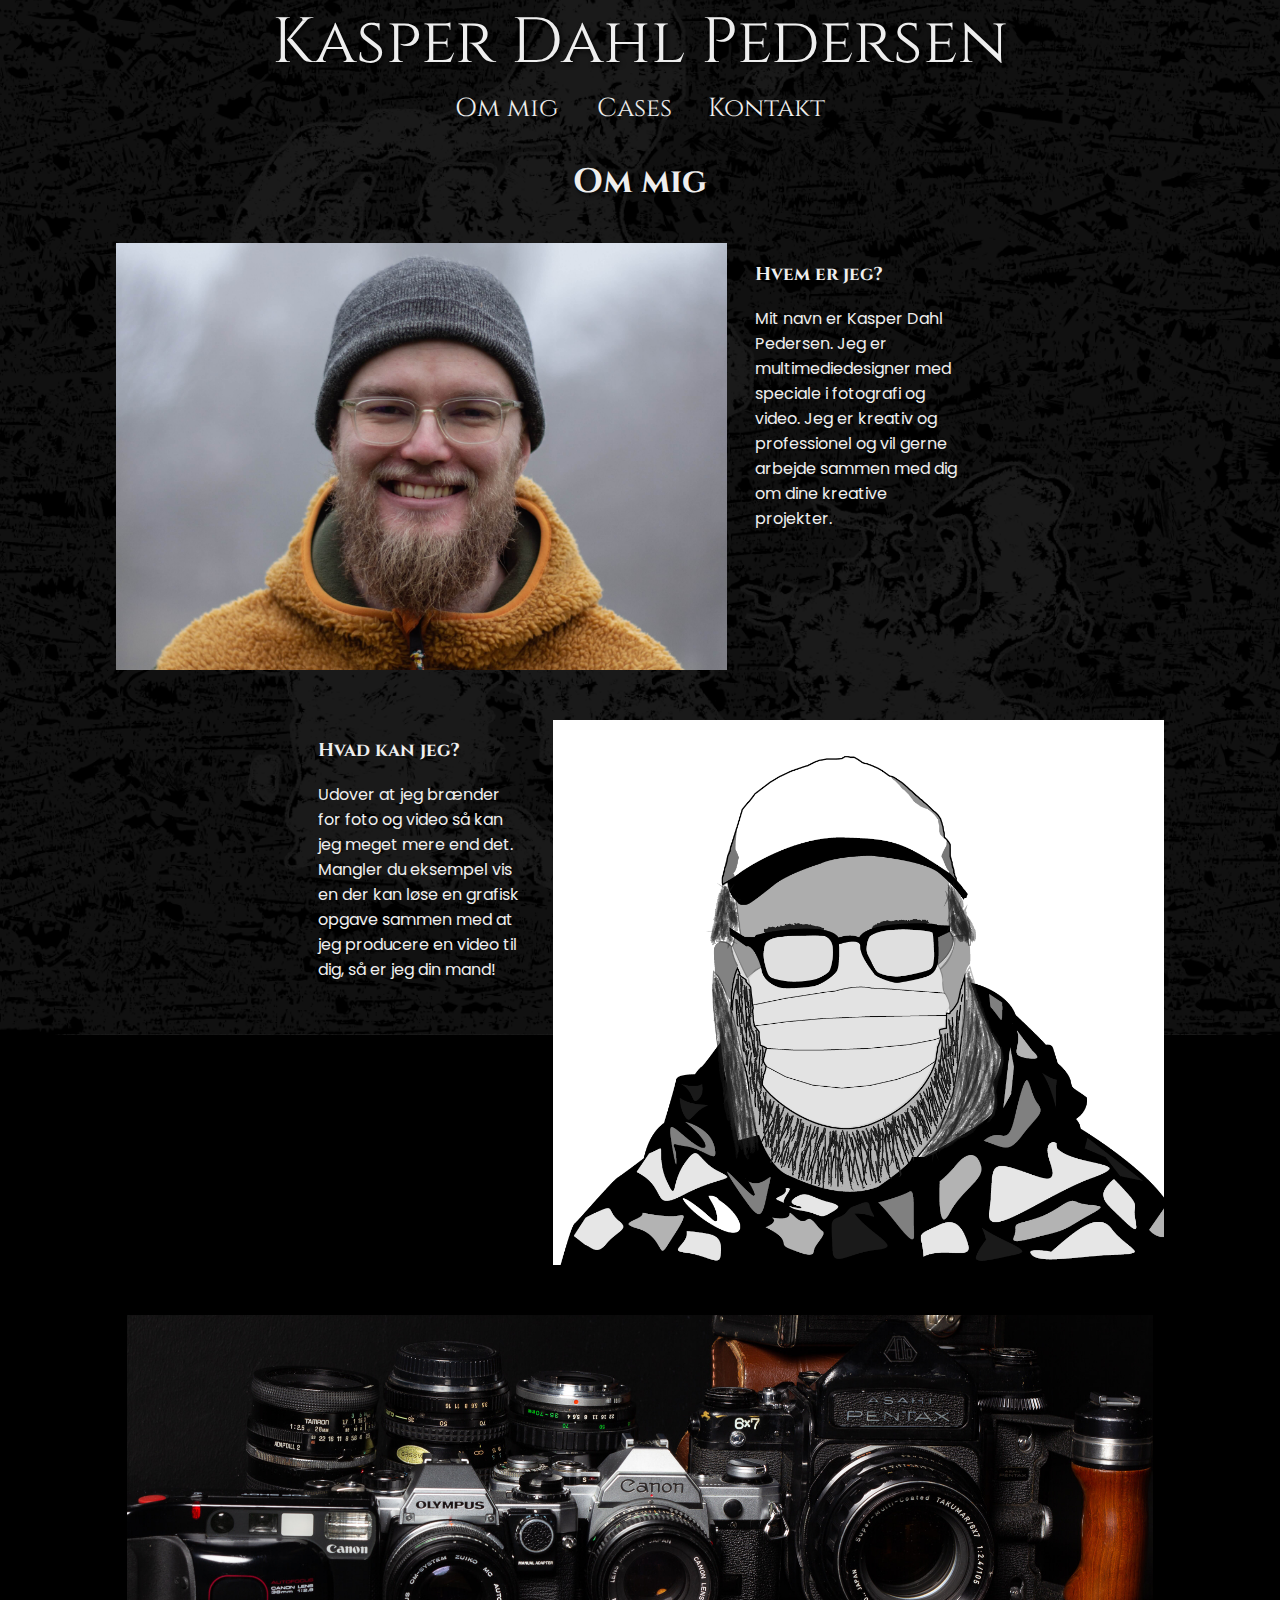
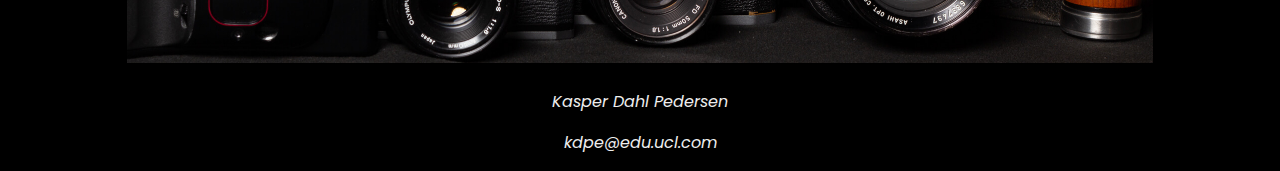
==== index.html @ 773d715b "Initial commit" ====
<!DOCTYPE html>
<html lang="en">
<head>
  <meta charset="UTF-8">
  <meta http-equiv="X-UA-Compatible" content="IE=edge">
  <meta name="viewport" content="width=device-width, initial-scale=1.0">
  <link rel="stylesheet" href="style.css">
  <link rel="preconnect" href="https://fonts.googleapis.com">
  <link rel="preconnect" href="https://fonts.gstatic.com" crossorigin>
  <link href="https://fonts.googleapis.com/css2?family=Cinzel:wght@400;500&family=Poppins:ital,wght@0,400;0,600;1,300&display=swap" rel="stylesheet">
<title>TheKasperDahl</title>
  
</head>
<body>
  <header>
    <a href="index.html" class="nodecoration"> Kasper Dahl Pedersen</a>
  </header>
  <nav>
    <a href="#Ommig">Om mig </a>
    <a href="Cases.html">Cases</a>
    <a href="Kontakt.html">Kontakt</a>
  </nav>
  <h2>Om mig</h2>
  <main class="grid-container-index">
    <div class="grid-item item1"> <img src="assets/images/parken.jpg" alt="billede af mig" class="responsive" > </div>
    <div class="grid-item item2"> <h3>Hvem er jeg?</h3> <p>Mit navn er Kasper Dahl Pedersen. Jeg er multimediedesigner med speciale i fotografi og video. Jeg er kreativ og professionel og vil gerne arbejde sammen med dig om dine kreative projekter. </p></div>
    <div class="grid-item item3"> <h3>Hvad kan jeg?</h3><p>Udover at jeg brænder for foto og video så kan jeg meget mere end det. Mangler du eksempel vis en der kan løse en grafisk opgave sammen med at jeg producere en video til dig, så er jeg din mand!</p></div>
    <div class="grid-item item4"> <img src="assets/images/tegningafmig.PNG" alt="billede af mig" class="responsive" ></div>
    <div class="grid-item item5">  <img src="/assets/images/Grej.jpg" alt="Billede af analogt udstyr" class="responsive"></div>
  </main>
<footer>
  <address>
    <p>Kasper Dahl Pedersen</p>
    <p>kdpe@edu.ucl.com</p>
  </address>
</footer>

</body>

</html>
---- style.css ----
body{
  background-color: rgb(0, 0, 0);
  background-image: url(assets/background/pinstripeDK.png);
  background-repeat: no-repeat;
  background-size: auto 130%;
  background-attachment: fixed;
  background-position: center center;
}

.item1 {
  grid-area: a;
}

.item2 {
grid-area: b;
}

.item3 {
 grid-area: c;
}

.item4 {
 grid-area: d;
 }

.item5 {
 grid-area: e;
 }
.item6 {
 grid-area: f;
 }

.item7 {
 grid-area: g;
 }

.item8 {
 grid-area: h;
 position: relative;
 }

iframe{
width: 100%;
height: 300px;
}

.item9 {
 grid-area: i;
 position: relative;
} 

.item10 {
 grid-area: j;
  }
  
.item11{
  grid-area: k;
}

.item12{
  grid-area: l;
}

header{
  text-align: center;
}

.nodecoration{
  font-family: 'Cinzel', serif;
   font-size: 64px;
   text-shadow: 2px 2px 5px black;
   color: #eeeeee;
   text-decoration: none;
}

h2{
  font-family: 'Cinzel', serif;
   text-align: center; 
   font-size: 34px;
   text-shadow: 2px 2px 5px black;
   color: #eeeeee;
}

h3{
  font-family: 'Cinzel', serif;
  color: #eeeeee;
}

.toptekst{
  display: flex;
  align-items: flex-start;
}

p{
  font-family: 'Poppins', sans-serif;
  color: #eeeeee;

}
nav {
  text-align: center;
  padding: 5px;
}
nav a {
  color: #eeeeee;
  text-align: center;
  padding: 14px 16px;
  text-decoration: none;
  font-size: 26px;
  font-family: 'Cinzel', serif;
}
nav a:hover {
  background-color: #eeeeee;
  color: black;
}

.responsive{
  height: 75%;
  width: 95%;
  display: flex;
  justify-content: center;
  margin: auto;
}

.responsive2 {
  height: 75%;
  width: 100%;
}

.hero-image{
  width: 100%;
}

.grid-container {
  display: grid;
  align-items: center;
  grid-template-areas: 
  "a"
  "b"
  "d"
  "c"
  "e"
  "f"
  "h"
  "g"
  "i"
  "j"
  "l"
  "k";
}

footer p{
  text-align: center;
}

@media only screen and (min-width: 600px) { 
  .grid-container {
    display: grid;
    padding: 10px;
    align-items: center;
    grid-gap: 12px;
    row-gap: 50px;
    grid-template-areas: 
    "a a a b ."
    "a a a . ."
    ". c d d d"
    ". . d d d"
    "e e e f ."
    "e e e . ."
    ". g h h h"
    ". . h h h"
    "i i i j ."
    "i i i . ."
    ". k l l l"
    ". . l l l";
    grid-template-columns: repeat(5 ,1fr);
  }

.grid-container-index{
  display: grid;
  padding: 10px;
  align-items: center;
  grid-gap: 12px;
  row-gap: 50px;
  grid-template-areas: 
  "a a a b ."
  "a a a . ."
  ". c d d d"
  ". . d d d"
  "e e e e e"
  "e e e e e";
  grid-template-columns: repeat(5 ,1fr);
}

  body{
    max-width: 1100px;
    margin:auto;
  }

  .item1 {
    grid-area: a;
  }
  
  .item2{
    grid-area: b;
  }
  
  .item3 {
   grid-area: c;
   }
  
  .item4  {
   grid-area: d;
  }
  
  .item5 {
   grid-area: e;
   display: flex;
   align-items: flex-start;  
  }
  .item6 {
   grid-area: f;
   }
  
  .item7 {
   grid-area: g;
   }
  
  .item8 {
   grid-area: h;
   position: relative;
   }
  
  iframe{
  width: 100%;
  height: 300px;
  }
  
  .item9 {
   grid-area: i;
   position: relative;
  } 
  
  .item10 {
   grid-area: j;
   max-width: 400px;
   position: relative;
   right: 0;
    }
  .item11{
    grid-area: k;
  }
  
  .item12{
    grid-area: l;
  }
  
}
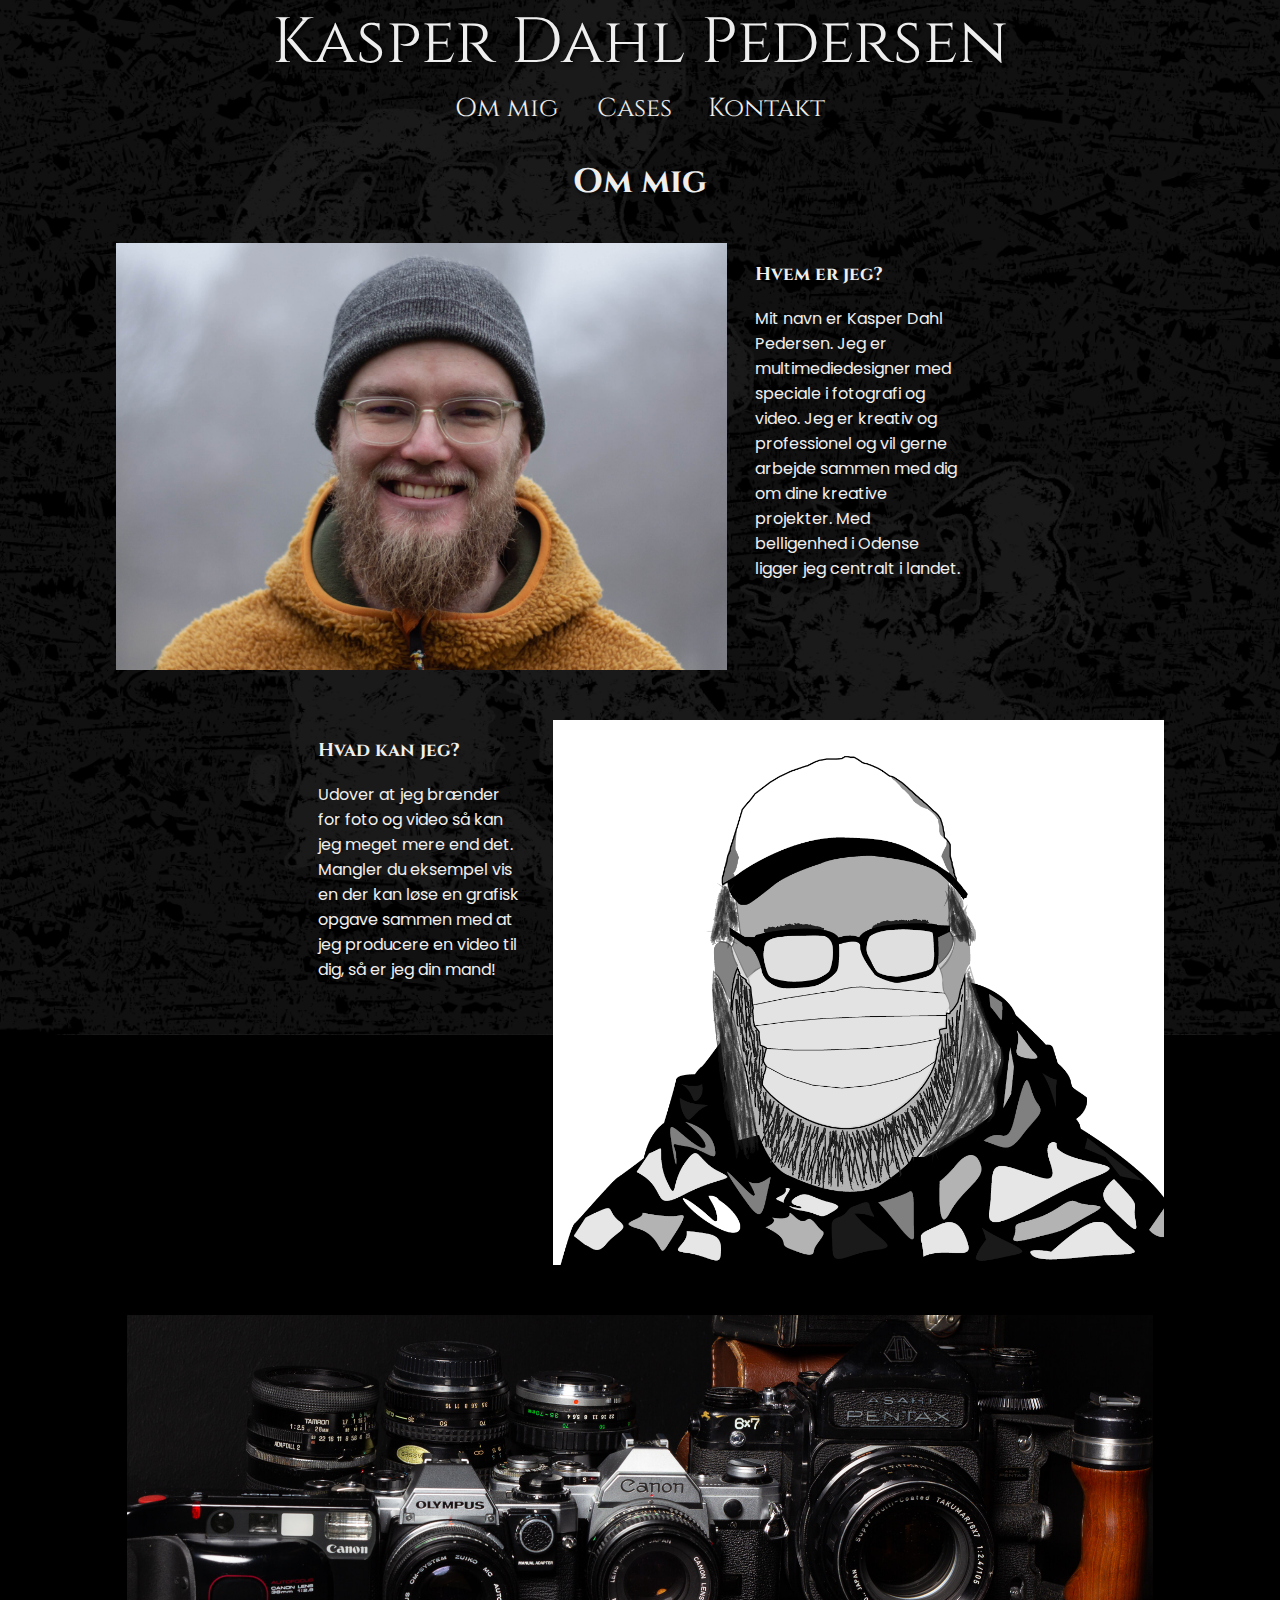
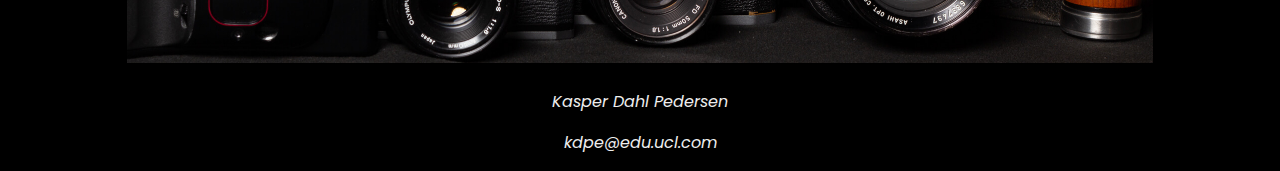
==== commit e789e357: "tilføjet odense" ====
--- a/index.html
+++ b/index.html
@@ -23,7 +23,7 @@
   <h2>Om mig</h2>
   <main class="grid-container-index">
     <div class="grid-item item1"> <img src="assets/images/parken.jpg" alt="billede af mig" class="responsive" > </div>
-    <div class="grid-item item2"> <h3>Hvem er jeg?</h3> <p>Mit navn er Kasper Dahl Pedersen. Jeg er multimediedesigner med speciale i fotografi og video. Jeg er kreativ og professionel og vil gerne arbejde sammen med dig om dine kreative projekter. </p></div>
+    <div class="grid-item item2"> <h3>Hvem er jeg?</h3> <p>Mit navn er Kasper Dahl Pedersen. Jeg er multimediedesigner med speciale i fotografi og video. Jeg er kreativ og professionel og vil gerne arbejde sammen med dig om dine kreative projekter. Med belligenhed i Odense ligger jeg centralt i landet. </p></div>
     <div class="grid-item item3"> <h3>Hvad kan jeg?</h3><p>Udover at jeg brænder for foto og video så kan jeg meget mere end det. Mangler du eksempel vis en der kan løse en grafisk opgave sammen med at jeg producere en video til dig, så er jeg din mand!</p></div>
     <div class="grid-item item4"> <img src="assets/images/tegningafmig.PNG" alt="billede af mig" class="responsive" ></div>
     <div class="grid-item item5">  <img src="/assets/images/Grej.jpg" alt="Billede af analogt udstyr" class="responsive"></div>
--- a/style.css
+++ b/style.css
@@ -146,6 +146,17 @@
   "j"
   "l"
   "k";
+}
+
+.grid-container-index {
+  display: grid;
+  align-items: center;
+  grid-template-areas: 
+  "a"
+  "b"
+  "d"
+  "c"
+  "e";
 }
 
 footer p{
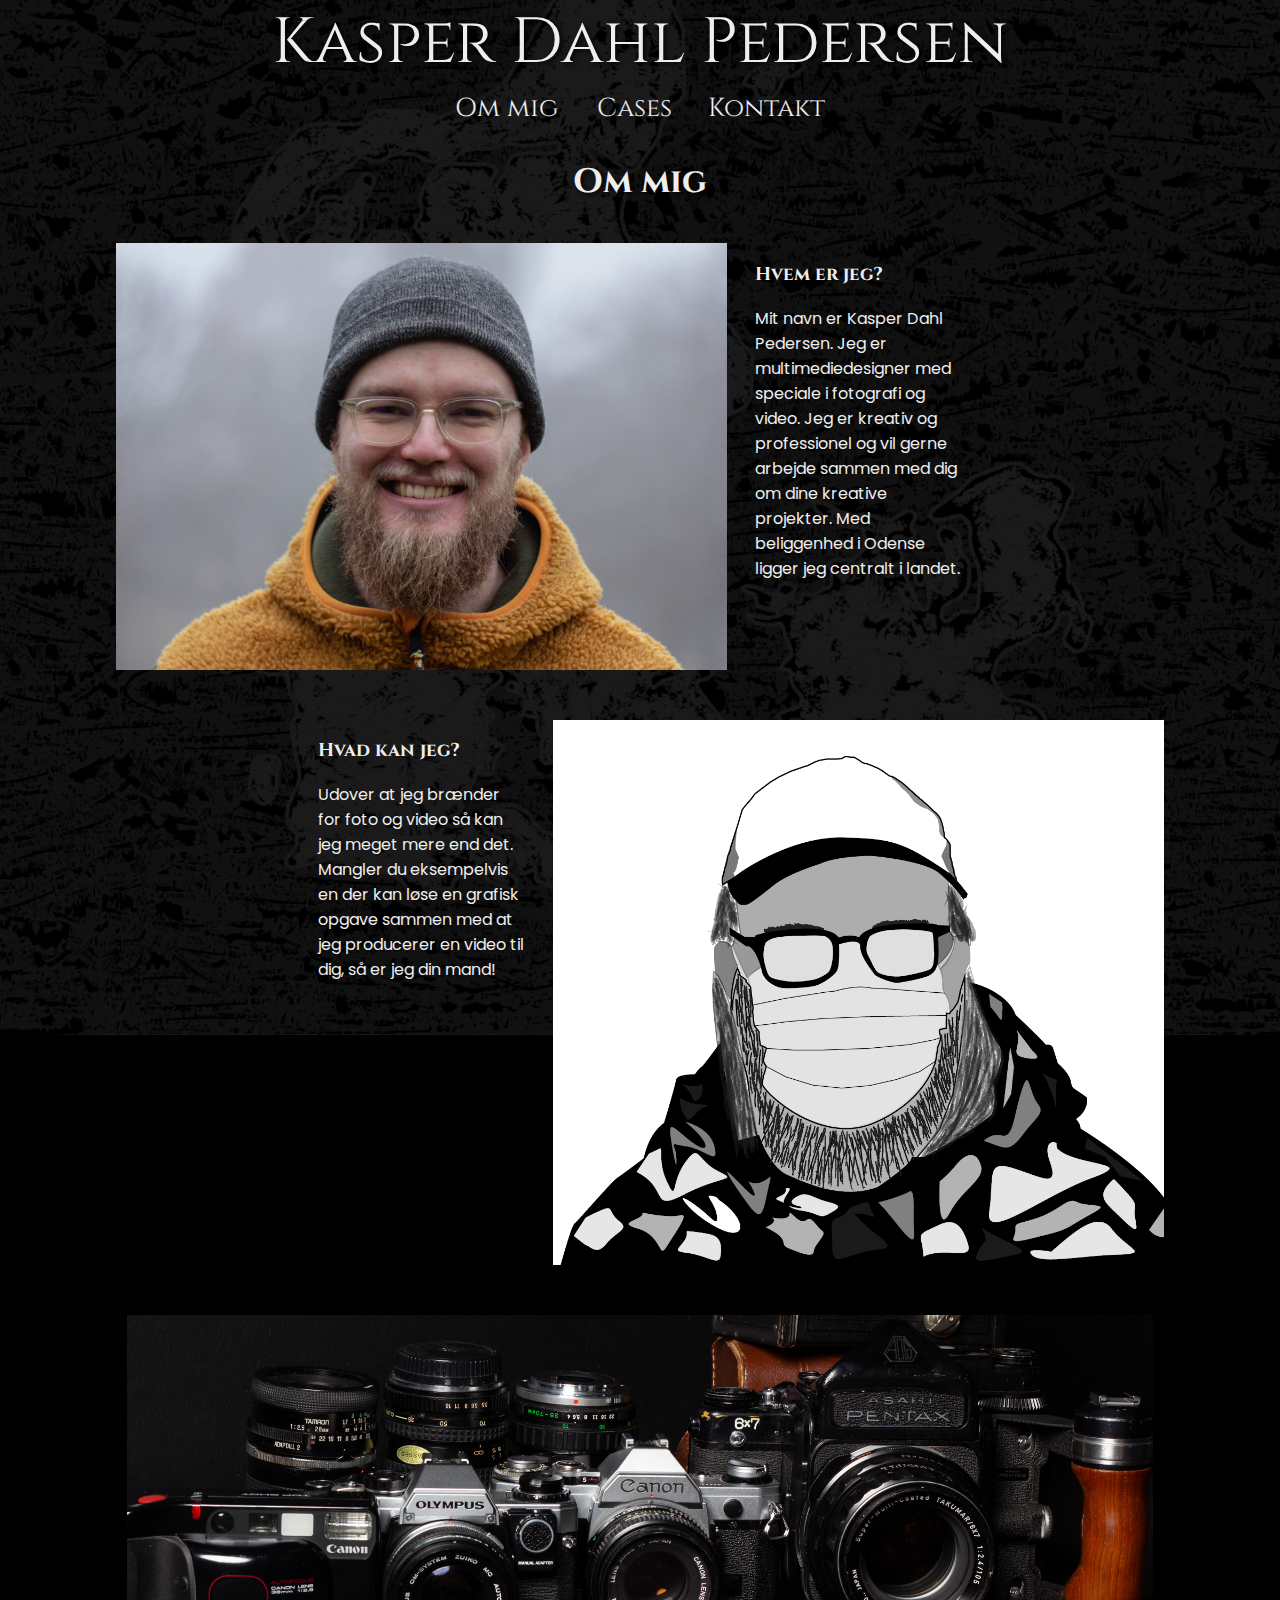
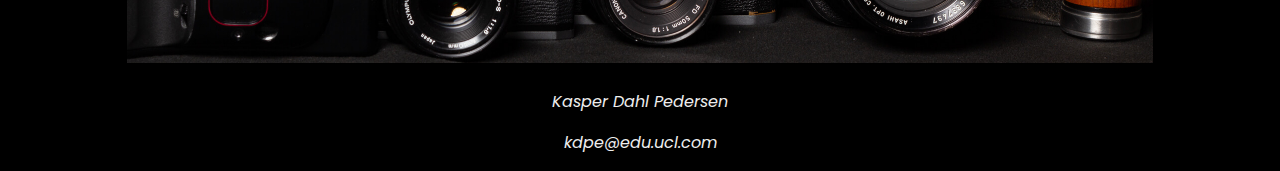
==== commit 2cd6b13a: "korrektur" ====
--- a/index.html
+++ b/index.html
@@ -23,10 +23,10 @@
   <h2>Om mig</h2>
   <main class="grid-container-index">
     <div class="grid-item item1"> <img src="assets/images/parken.jpg" alt="billede af mig" class="responsive" > </div>
-    <div class="grid-item item2"> <h3>Hvem er jeg?</h3> <p>Mit navn er Kasper Dahl Pedersen. Jeg er multimediedesigner med speciale i fotografi og video. Jeg er kreativ og professionel og vil gerne arbejde sammen med dig om dine kreative projekter. Med belligenhed i Odense ligger jeg centralt i landet. </p></div>
-    <div class="grid-item item3"> <h3>Hvad kan jeg?</h3><p>Udover at jeg brænder for foto og video så kan jeg meget mere end det. Mangler du eksempel vis en der kan løse en grafisk opgave sammen med at jeg producere en video til dig, så er jeg din mand!</p></div>
+    <div class="grid-item item2"> <h3>Hvem er jeg?</h3> <p>Mit navn er Kasper Dahl Pedersen. Jeg er multimediedesigner med speciale i fotografi og video. Jeg er kreativ og professionel og vil gerne arbejde sammen med dig om dine kreative projekter. Med beliggenhed i Odense ligger jeg centralt i landet. </p></div>
+    <div class="grid-item item3"> <h3>Hvad kan jeg?</h3><p>Udover at jeg brænder for foto og video så kan jeg meget mere end det. Mangler du eksempelvis en der kan løse en grafisk opgave sammen med at jeg producerer en video til dig, så er jeg din mand!</p></div>
     <div class="grid-item item4"> <img src="assets/images/tegningafmig.PNG" alt="billede af mig" class="responsive" ></div>
-    <div class="grid-item item5">  <img src="/assets/images/Grej.jpg" alt="Billede af analogt udstyr" class="responsive"></div>
+    <div class="grid-item item5"> <img src="/assets/images/Grej.jpg" alt="Billede af analogt udstyr" class="responsive"></div>
   </main>
 <footer>
   <address>
